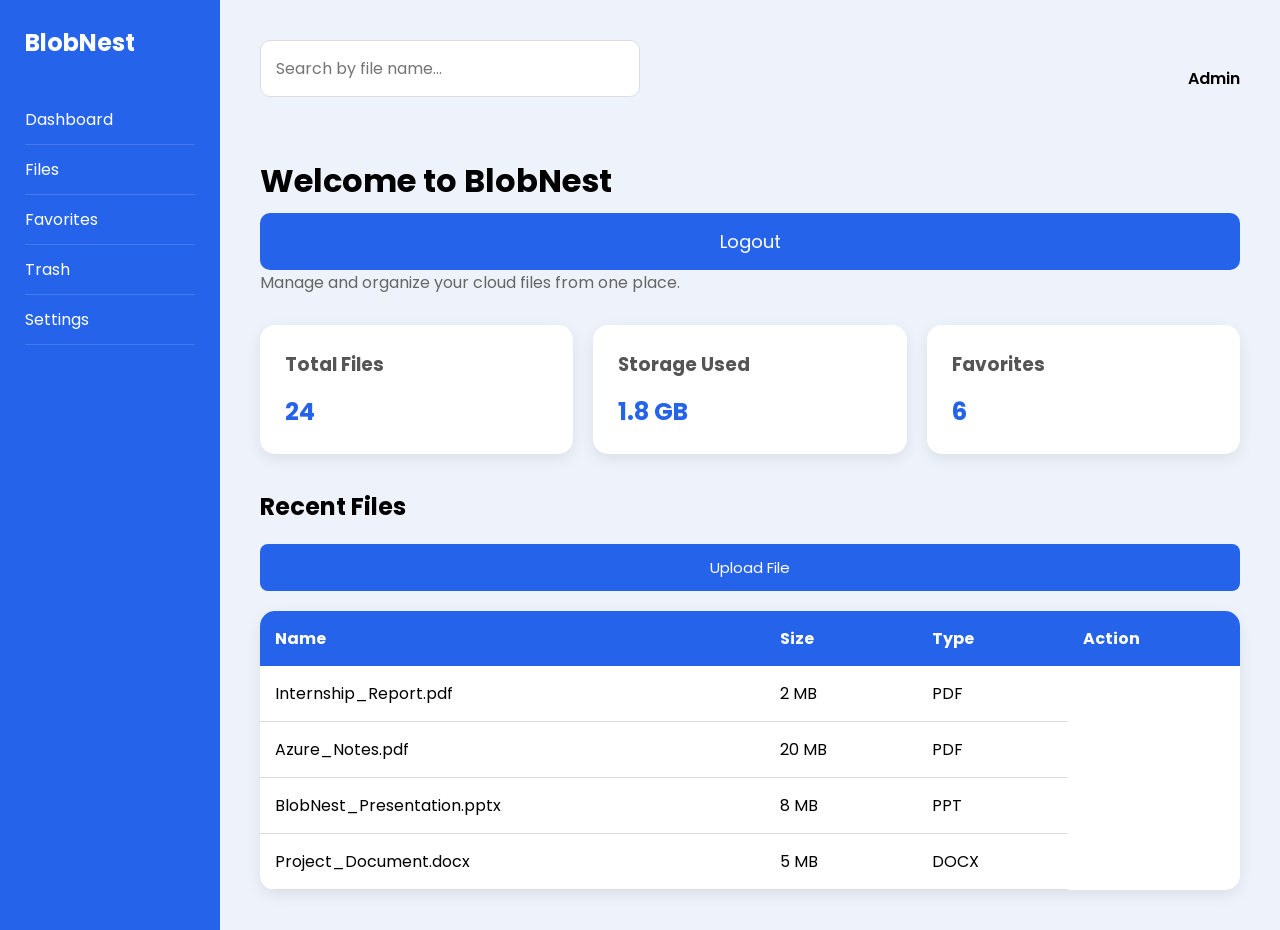
==== dashboard.html @ a66d3417 "Add files via upload Initial BlobNest project upload" ====
<!DOCTYPE html>
<html lang="en">
<head>
<meta charset="UTF-8">
<meta name="viewport" content="width=device-width, initial-scale=1.0">

<title>BlobNest Dashboard</title>

<link rel="stylesheet" href="style.css">

<link href="https://fonts.googleapis.com/css2?family=Poppins:wght@300;400;500;600;700&display=swap" rel="stylesheet">

</head>

<body>

<div class="dashboard">

    <div class="sidebar">

        <h2>BlobNest</h2>

        <ul>
            <li>Dashboard</li>
            <li>Files</li>
            <li>Favorites</li>
            <li>Trash</li>
            <li>Settings</li>
        </ul>

    </div>


    <div class="main">

        <div class="topbar">

           <input type="text" id="searchInput" placeholder="Search by file name...">

            <div class="profile">
                Admin
            </div>

        </div>

        <h1>Welcome to BlobNest</h1>
<button id="logoutBtn">Logout</button>
        <p>Manage and organize your cloud files from one place.</p>


        <div class="cards">

            <div class="card">
                <h3>Total Files</h3>
                <h2 id="totalFiles">24</h2>
            </div>

            <div class="card">
                <h3>Storage Used</h3>
                <h2>1.8 GB</h2>
            </div>

            <div class="card">
                <h3>Favorites</h3>
                <h2>6</h2>
            </div>

        </div>


        <h2>Recent Files</h2>
        <div class="actions">

        <button id="uploadBtn">Upload File</button>

<input type="file" id="fileInput" hidden>

</div>
        <table id="fileTable">

            <tr>
                <th>Name</th>
                <th>Size</th>
                <th>Type</th>
                <th>Action</th>
            </tr>

            <tr>
                <td>Internship_Report.pdf</td>
                <td>2 MB</td>
                <td>PDF</td>
            </tr>

            <tr>
                <td>Azure_Notes.pdf</td>
                <td>20 MB</td>
                <td>PDF</td>
            </tr>

            <tr>
                <td>BlobNest_Presentation.pptx</td>
                <td>8 MB</td>
                <td>PPT</td>
            </tr>

            <tr>
                <td>Project_Document.docx</td>
                <td>5 MB</td>
                <td>DOCX</td>
            </tr>

        </table>

    </div>

</div>

<script src="script.js"></script>

</body>
</html>
---- style.css ----
*{
margin:0;
padding:0;
box-sizing:border-box;
font-family:'Poppins',sans-serif;
}

body{

background:#eef4ff;

}

.container{

display:flex;

height:100vh;

}

.left{

flex:1;

background:#2563eb;

color:white;

display:flex;

flex-direction:column;

justify-content:center;

padding:60px;

}

.left h1{

font-size:50px;

margin-bottom:20px;

}

.left p{

font-size:18px;

line-height:30px;

}

.right{

flex:1;

display:flex;

justify-content:center;

align-items:center;

}

.login-box{

background:white;

padding:40px;

width:400px;

border-radius:20px;

box-shadow:0 10px 30px rgba(0,0,0,0.1);

}

.login-box h2{

text-align:center;

margin-bottom:30px;

}

input{

width:100%;

padding:15px;

margin-bottom:20px;

border:1px solid #ddd;

border-radius:10px;

font-size:16px;

}

button{

width:100%;

padding:15px;

background:#2563eb;

color:white;

border:none;

border-radius:10px;

font-size:18px;

cursor:pointer;

transition:.3s;

}

button:hover{

background:#1d4ed8;

}

.login-box p{

text-align:center;

margin-top:20px;

cursor:pointer;

color:#2563eb;

}
/* ---------- DASHBOARD ---------- */

.dashboard{
    display:flex;
    min-height:100vh;
}

.sidebar{
    width:220px;
    background:#2563eb;
    color:white;
    padding:25px;
}

.sidebar h2{
    margin-bottom:35px;
}

.sidebar ul{
    list-style:none;
}

.sidebar ul li{
    padding:12px 0;
    cursor:pointer;
    border-bottom:1px solid rgba(255,255,255,0.15);
}

.sidebar ul li:hover{
    padding-left:8px;
    transition:.3s;
}

.main{
    flex:1;
    padding:30px;
    background:#f4f7fc;
}

.topbar{
    display:flex;
    justify-content:space-between;
    align-items:center;
    margin-bottom:30px;
}

.topbar input{
    width:300px;
}

.profile{
    font-weight:600;
}

.cards{
    display:flex;
    gap:20px;
    margin:25px 0;
}

.card{
    background:white;
    padding:20px;
    border-radius:12px;
    flex:1;
    box-shadow:0 4px 12px rgba(0,0,0,.08);
}

.card h3{
    color:#666;
    margin-bottom:10px;
}

.card h2{
    color:#2563eb;
}

table{
    width:100%;
    border-collapse:collapse;
    background:white;
    border-radius:12px;
    overflow:hidden;
    box-shadow:0 4px 12px rgba(0,0,0,.08);
}

th{
    background:#2563eb;
    color:white;
    padding:15px;
    text-align:left;
}

td{
    padding:15px;
    border-bottom:1px solid #ddd;
}

tr:hover{
    background:#f5f5f5;
}
.dashboard{
display:flex;
min-height:100vh;
}

.sidebar{
width:220px;
background:#2563eb;
color:white;
padding:25px;
}

.sidebar h2{
margin-bottom:35px;
}

.sidebar ul{
list-style:none;
}

.sidebar li{
padding:16px 0;
border-bottom:1px solid rgba(255,255,255,.15);
cursor:pointer;
}

.main{
flex:1;
padding:40px;
background:#eef3fb;
}

.topbar{
display:flex;
justify-content:space-between;
align-items:center;
margin-bottom:40px;
}

.topbar input{
width:380px;
padding:15px;
}

.profile{
font-weight:600;
}

.main h1{
margin-bottom:8px;
}

.main p{
color:#666;
margin-bottom:30px;
}

.cards{
display:flex;
gap:20px;
margin-bottom:35px;
}

.card{
background:white;
padding:25px;
border-radius:15px;
flex:1;
box-shadow:0 5px 15px rgba(0,0,0,.08);
}

.card h3{
margin-bottom:15px;
color:#555;
}

.card h2{
color:#2563eb;
}

table{
width:100%;
border-collapse:collapse;
background:white;
border-radius:15px;
overflow:hidden;
box-shadow:0 5px 15px rgba(0,0,0,.08);
}

th{
background:#2563eb;
color:white;
padding:15px;
text-align:left;
}

td{
padding:15px;
border-bottom:1px solid #ddd;
}
.actions{
    margin:20px 0;
}

#uploadBtn{
    background:#2563eb;
    color:white;
    border:none;
    padding:12px 20px;
    border-radius:8px;
    cursor:pointer;
    font-size:15px;
}

#uploadBtn:hover{
    background:#1d4ed8;
}
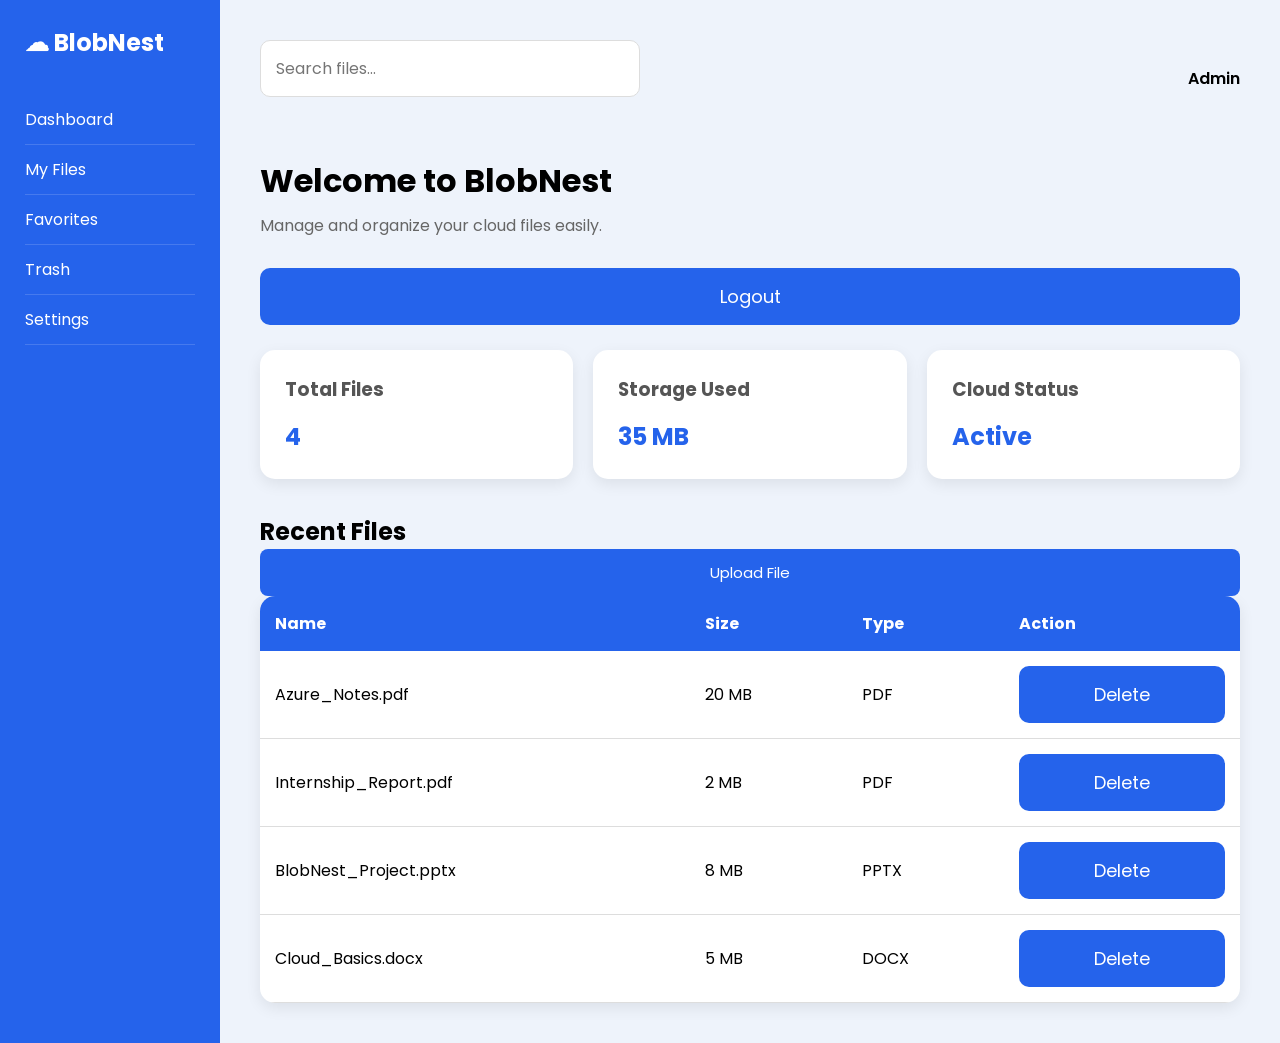
==== commit 3a8b6948: "Update dashboard.html" ====
--- a/dashboard.html
+++ b/dashboard.html
@@ -1,5 +1,6 @@
 <!DOCTYPE html>
 <html lang="en">
+
 <head>
 <meta charset="UTF-8">
 <meta name="viewport" content="width=device-width, initial-scale=1.0">
@@ -16,104 +17,131 @@
 
 <div class="dashboard">
 
-    <div class="sidebar">
+<div class="sidebar">
 
-        <h2>BlobNest</h2>
+<h2>☁ BlobNest</h2>
 
-        <ul>
-            <li>Dashboard</li>
-            <li>Files</li>
-            <li>Favorites</li>
-            <li>Trash</li>
-            <li>Settings</li>
-        </ul>
+<ul>
+<li>Dashboard</li>
+<li>My Files</li>
+<li>Favorites</li>
+<li>Trash</li>
+<li>Settings</li>
+</ul>
 
-    </div>
+</div>
 
 
-    <div class="main">
+<div class="main">
 
-        <div class="topbar">
+<div class="topbar">
 
-           <input type="text" id="searchInput" placeholder="Search by file name...">
+<input type="text" id="searchInput" placeholder="Search files...">
 
-            <div class="profile">
-                Admin
-            </div>
+<div class="profile">
+Admin
+</div>
 
-        </div>
-
-        <h1>Welcome to BlobNest</h1>
-<button id="logoutBtn">Logout</button>
-        <p>Manage and organize your cloud files from one place.</p>
+</div>
 
 
-        <div class="cards">
+<div class="welcome">
 
-            <div class="card">
-                <h3>Total Files</h3>
-                <h2 id="totalFiles">24</h2>
-            </div>
+<div>
+<h1>Welcome to BlobNest</h1>
+<p>Manage and organize your cloud files easily.</p>
+</div>
 
-            <div class="card">
-                <h3>Storage Used</h3>
-                <h2>1.8 GB</h2>
-            </div>
+<button id="logoutBtn">Logout</button>
 
-            <div class="card">
-                <h3>Favorites</h3>
-                <h2>6</h2>
-            </div>
-
-        </div>
+</div>
 
 
-        <h2>Recent Files</h2>
-        <div class="actions">
 
-        <button id="uploadBtn">Upload File</button>
+<div class="cards">
+
+<div class="card">
+<h3>Total Files</h3>
+<h2 id="totalFiles">4</h2>
+</div>
+
+
+<div class="card">
+<h3>Storage Used</h3>
+<h2>35 MB</h2>
+</div>
+
+
+<div class="card">
+<h3>Cloud Status</h3>
+<h2>Active</h2>
+</div>
+
+
+</div>
+
+
+
+<h2>Recent Files</h2>
+
+
+<button id="uploadBtn">
+Upload File
+</button>
 
 <input type="file" id="fileInput" hidden>
 
-</div>
-        <table id="fileTable">
 
-            <tr>
-                <th>Name</th>
-                <th>Size</th>
-                <th>Type</th>
-                <th>Action</th>
-            </tr>
 
-            <tr>
-                <td>Internship_Report.pdf</td>
-                <td>2 MB</td>
-                <td>PDF</td>
-            </tr>
+<table id="fileTable">
 
-            <tr>
-                <td>Azure_Notes.pdf</td>
-                <td>20 MB</td>
-                <td>PDF</td>
-            </tr>
+<tr>
+<th>Name</th>
+<th>Size</th>
+<th>Type</th>
+<th>Action</th>
+</tr>
 
-            <tr>
-                <td>BlobNest_Presentation.pptx</td>
-                <td>8 MB</td>
-                <td>PPT</td>
-            </tr>
 
-            <tr>
-                <td>Project_Document.docx</td>
-                <td>5 MB</td>
-                <td>DOCX</td>
-            </tr>
+<tr>
+<td>Azure_Notes.pdf</td>
+<td>20 MB</td>
+<td>PDF</td>
+<td><button onclick="deleteFile(this)">Delete</button></td>
+</tr>
 
-        </table>
 
-    </div>
+<tr>
+<td>Internship_Report.pdf</td>
+<td>2 MB</td>
+<td>PDF</td>
+<td><button onclick="deleteFile(this)">Delete</button></td>
+</tr>
+
+
+<tr>
+<td>BlobNest_Project.pptx</td>
+<td>8 MB</td>
+<td>PPTX</td>
+<td><button onclick="deleteFile(this)">Delete</button></td>
+</tr>
+
+
+<tr>
+<td>Cloud_Basics.docx</td>
+<td>5 MB</td>
+<td>DOCX</td>
+<td><button onclick="deleteFile(this)">Delete</button></td>
+</tr>
+
+
+</table>
+
 
 </div>
+
+</div>
+
 
 <script src="script.js"></script>
 
